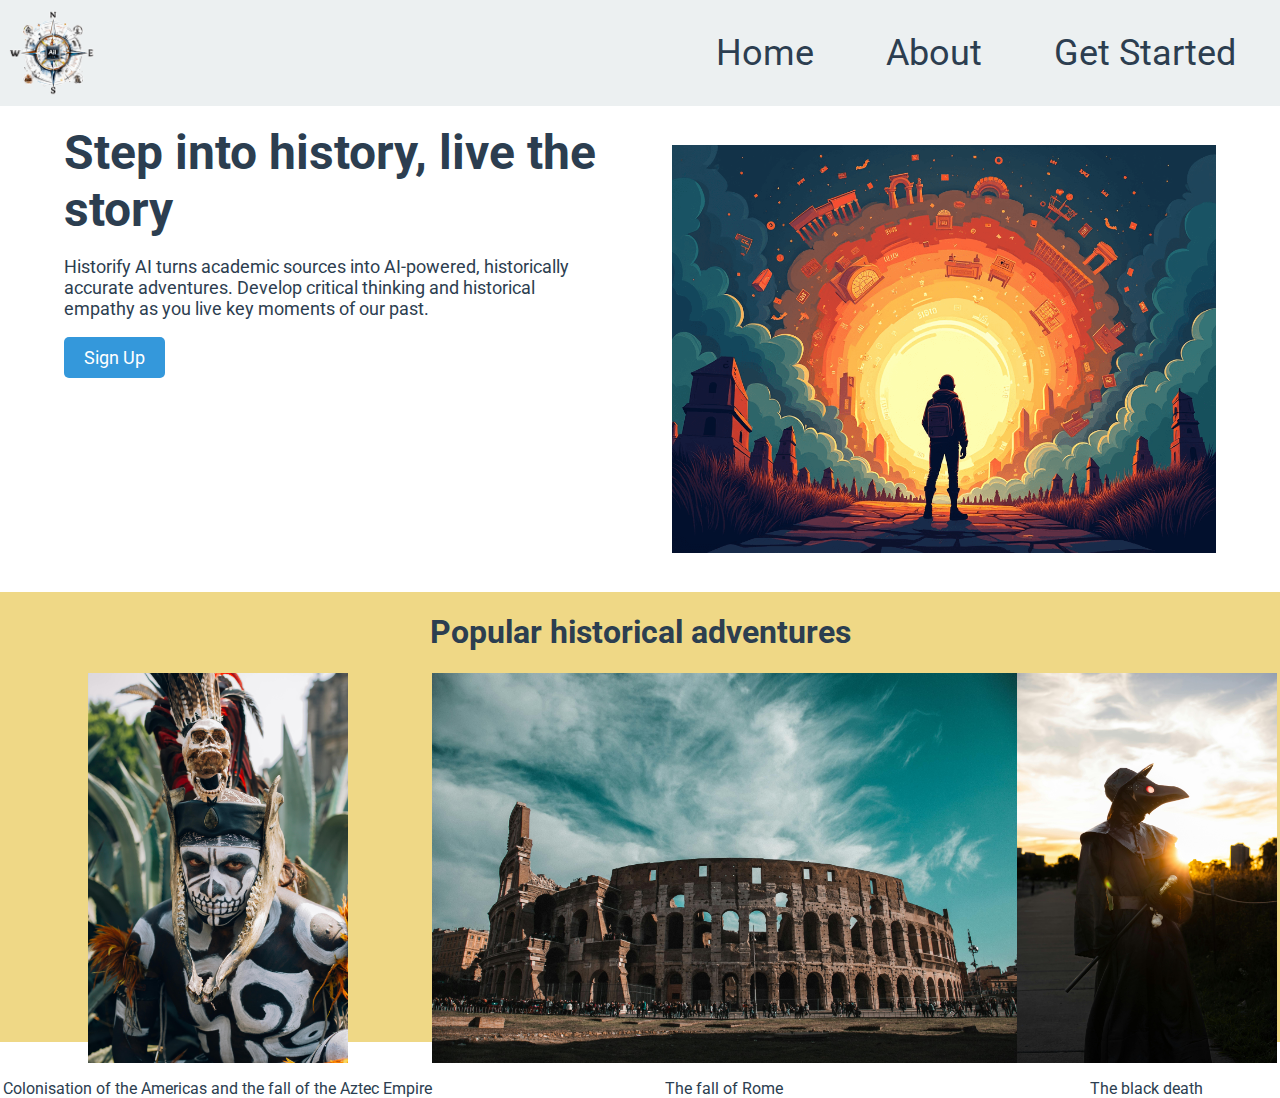
==== index.html @ f16c4710 "Create header, hero and historical adventures" ====
<!DOCTYPE html>
<html lang="en">
<head>
    <meta charset="UTF-8">
    <meta name="viewport" content="width=device-width, initial-scale=1.0">
    <title>Historify AI - Landing Page</title>
    <link rel="stylesheet" href="style.css">
    <link rel="stylesheet" href="https://fonts.googleapis.com/css2?family=Roboto:wght@300;400;500;700&display=swap">
</head>
<body>
    <div class="header">
        <img src="img/logo-small.png" alt="A temporal compass; the logo of Historify AI.">
        <ul>
            <li><a href="index.html">Home</a></li>
            <li><a href="about.html">About</a></li>
            <li><a href="get-started.html">Get Started</a></li>
        </ul>  
    </div>    

    <div class="body-box">
        <div class="hero-box">
            <div class="hero-box-txt">
                <h1>Step into history, live the story</h1>
                <p>Historify AI turns academic sources into AI-powered, historically accurate adventures. 
                    Develop critical thinking and historical empathy as you live key moments of our past.
                </p>
                <a href="signup.html" class="button">Sign Up</a>
            </div>
            <div class= "hero-box-img">
                <img src="./img/hero-main.png" alt="A person standing in front of a portal surrounded by historical artifacts.">
            </div>
        </div>
        <div class="historical-adventures">
            <h1>Popular historical adventures</h2>
            <!-- In future these cards' images and texts could be auto-populated 
             directly from adventure pages and from live-ranked popularity. -->
            <div class="adventure-cards">
                <div class="adventure1">
                    <img src="./img/pexels-alexwolfmx-13580303.jpg" alt="An aztec warrior in traditional costume, wearing a skull headress and skeletal body paint. ">
                    <p>Colonisation of the Americas and the fall of the Aztec Empire</p>
                </div>
                <div class="adventure2">
                    <img src="./img/pexels-davifnr-2064827.jpg" alt="The ruins of the Roman Colosseum.">
                    <p>The fall of Rome</p>
                </div>
                <div class="adventure3">
                    <img src="./img/pexels-thomas-770164381-19098358.jpg" alt="A medieval plague doctor.">
                    <p>The black death</p>
                </div>
            </div>
        </div>
        <div class="customer-testimonials">

        </div>
        <div class="sign-up-box">

        </div>
    </div>
    <div class="footer">

    </div>
</body>
</html>
---- style.css ----
body {
    font-family: Roboto, "Franklin Gothic Medium", "Segoe UI", Tahoma, -apple-system, BlinkMacSystemFont, sans-serif;
    margin: 0;
    min-height: 100vh;
    color: #2c3e50
}

.header {
    display: flex;
    justify-content: space-between;
    align-items: center;
    background-color: #ecf0f1;
    padding: 8px;
    height: 10vh;
    font-size: calc(10vh * 0.4);
   
}

.header img {
    height: 100%;
    width: auto;
    object-fit: contain;
    
  }

.header ul {
    list-style: none;
    margin: 0;
    padding: 0;
    display: flex;
    gap: 2em;
    margin-right: 1em;
    
}

.header ul a {
    text-decoration: none;
    color: #2c3e50;

}

.hero-box {
    height: 450px;
    padding: 2vh 5vw;
    display: flex;
    gap: 5vw;
    background-color: #ffffff;
}

.hero-box-txt,
.hero-box-img {
    flex: 1 1 0;
}

.hero-box-img img {
    width: 100%;
    height: 100%;
    object-fit: contain;
  }

.hero-box-txt h1 {
    font-size: 48px;
    margin: 0px;
}  

.hero-box-txt p {
    font-size: 18px;
    /* margin: 0px; */
}
.button {
    display: inline-block;
    padding: 10px 20px;
    background-color: #3498db;
    color: white;
    text-align: center;
    text-decoration: none;
    font-size: 18px;
    border-radius: 5px;
    border: none;
    cursor: pointer;
}

.button:hover {
    background-color: #45a049;
}

.historical-adventures {
    display: flex;
    flex-direction: column;
    text-align: center;
    background-color: #efd886;
    height: 450px;
}

.adventure-cards {
    display: flex;
    /* width: 100%; */
    justify-content:center;
    height: calc(100% - 60px);
}

.adventure-cards img {
    max-height: 100%;

    flex: 1 1 0;
    width: auto;
    object-fit: contain;

}

.adventure1, 
.adventure2, 
.adventure3 {
    /* height: 100%; */
    display: flex;
    flex-direction: column;
    /* flex: 1 1 0;
    max-width: 30%;
    max-height: 30vh;
    width: auto;
    height: auto;
    object-fit: contain; */
}

/* contain .adventure# containers within .adventure-cards
imgs should be 2/3 the size of the .adventure# containers,
and txt 1/3

explicit containers needed for the imgs and txt??

colloseum img out of proportion. auto crop imgs to same width??*/
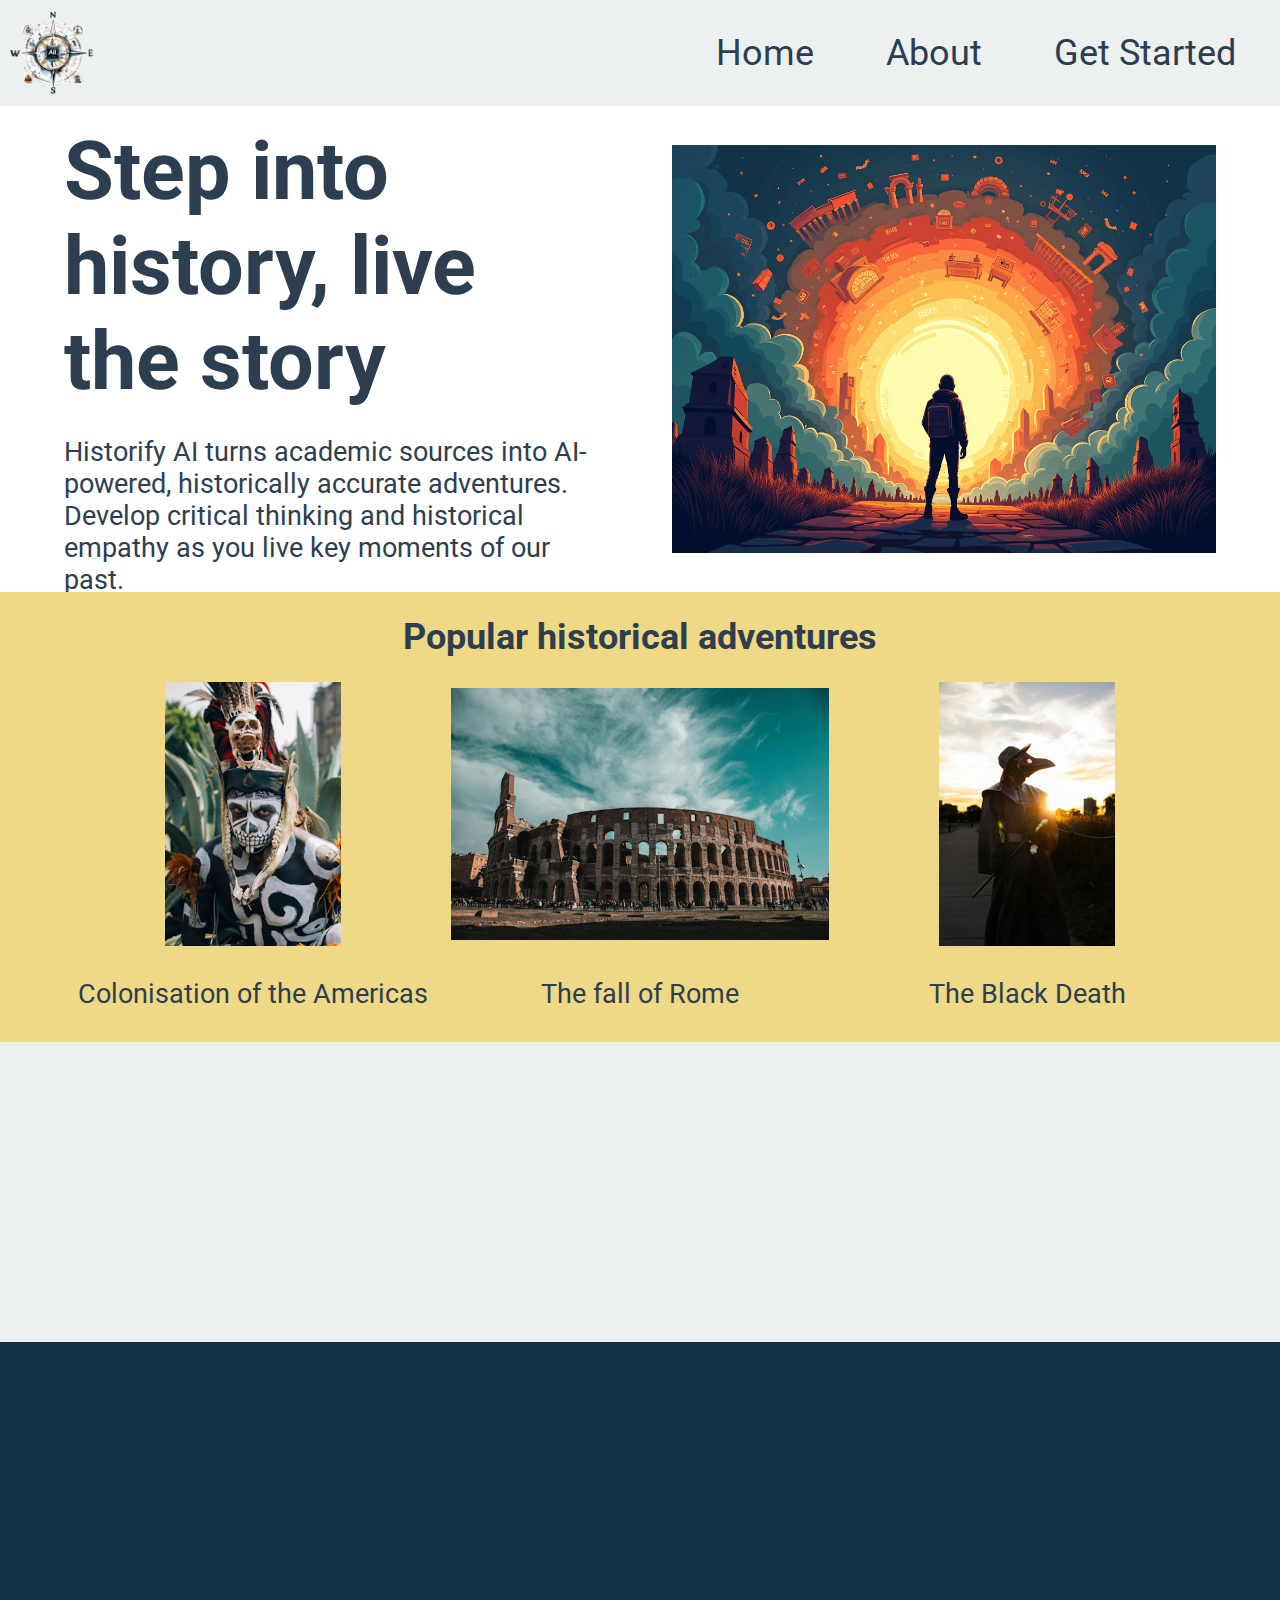
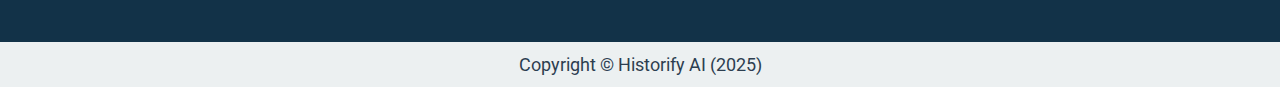
==== commit 61ce6f1b: "Fix container and image sizing" ====
--- a/index.html
+++ b/index.html
@@ -4,12 +4,12 @@
     <meta charset="UTF-8">
     <meta name="viewport" content="width=device-width, initial-scale=1.0">
     <title>Historify AI - Landing Page</title>
-    <link rel="stylesheet" href="style.css">
+    <link rel="stylesheet" href="./style.css">
     <link rel="stylesheet" href="https://fonts.googleapis.com/css2?family=Roboto:wght@300;400;500;700&display=swap">
 </head>
 <body>
     <div class="header">
-        <img src="img/logo-small.png" alt="A temporal compass; the logo of Historify AI.">
+        <img src="./img/logo-small.png" alt="A temporal compass; the logo of Historify AI.">
         <ul>
             <li><a href="index.html">Home</a></li>
             <li><a href="about.html">About</a></li>
@@ -24,7 +24,7 @@
                 <p>Historify AI turns academic sources into AI-powered, historically accurate adventures. 
                     Develop critical thinking and historical empathy as you live key moments of our past.
                 </p>
-                <a href="signup.html" class="button">Sign Up</a>
+                <a href="./get-started.html" class="button">Sign Up</a>
             </div>
             <div class= "hero-box-img">
                 <img src="./img/hero-main.png" alt="A person standing in front of a portal surrounded by historical artifacts.">
@@ -36,28 +36,41 @@
              directly from adventure pages and from live-ranked popularity. -->
             <div class="adventure-cards">
                 <div class="adventure1">
-                    <img src="./img/pexels-alexwolfmx-13580303.jpg" alt="An aztec warrior in traditional costume, wearing a skull headress and skeletal body paint. ">
-                    <p>Colonisation of the Americas and the fall of the Aztec Empire</p>
+                    <div class="adventure-cards-images">
+                        <img src="./img/pexels-alexwolfmx-13580303-small.jpg" alt="An aztec warrior in traditional costume, wearing a skull headress and skeletal body paint. ">
+                    </div>
+                    <div class="adventure-cards-texts">
+                        <p>Colonisation of the Americas</p>
+                    </div>
                 </div>
                 <div class="adventure2">
-                    <img src="./img/pexels-davifnr-2064827.jpg" alt="The ruins of the Roman Colosseum.">
-                    <p>The fall of Rome</p>
+                    <div class="adventure-cards-images">
+                        <img src="./img/pexels-davifnr-2064827-small.jpg" alt="The ruins of the Roman Colosseum.">
+                    </div>
+                    <div class="adventure-cards-texts">
+                        <p>The fall of Rome</p>
+                    </div>
                 </div>
                 <div class="adventure3">
-                    <img src="./img/pexels-thomas-770164381-19098358.jpg" alt="A medieval plague doctor.">
-                    <p>The black death</p>
+                    <div class="adventure-cards-images">
+                        <img src="./img/pexels-thomas-770164381-19098358-small.jpg" alt="A medieval plague doctor.">
+                    </div>
+                    <div class="adventure-cards-texts">
+                        <p>The Black Death</p>
+                    </div>
                 </div>
             </div>
         </div>
+        
         <div class="customer-testimonials">
-
+            <p></p>
         </div>
-        <div class="sign-up-box">
+        <div class="sign-up-container">
 
         </div>
     </div>
     <div class="footer">
-
+        <p>Copyright © Historify AI (2025)</p>
     </div>
 </body>
 </html>--- a/style.css
+++ b/style.css
@@ -12,7 +12,7 @@
     background-color: #ecf0f1;
     padding: 8px;
     height: 10vh;
-    font-size: calc(10vh * 0.4);
+    font-size: 4vh
    
 }
 
@@ -45,6 +45,7 @@
     display: flex;
     gap: 5vw;
     background-color: #ffffff;
+    overflow: hidden;
 }
 
 .hero-box-txt,
@@ -59,13 +60,14 @@
   }
 
 .hero-box-txt h1 {
-    font-size: 48px;
+    font-size: 9vh;
     margin: 0px;
+    flex: 1;
 }  
 
 .hero-box-txt p {
-    font-size: 18px;
-    /* margin: 0px; */
+    font-size: 3vh;
+    max-height: 100%;
 }
 .button {
     display: inline-block;
@@ -92,40 +94,81 @@
     height: 450px;
 }
 
+.historical-adventures h1 {
+    font-size: 4vh;
+}
+
 .adventure-cards {
+    /*grows to fill space below h1, and 0 allows it to shrink below contents' native size*/
+    flex: 1 1 0; 
+    display: flex; /* align adventure-cards 1/2/3 horizontally */
+    justify-content:center;
+    gap: 10px;
+    padding: 0 5vw
+}
+
+.adventure-cards-images {
+    /* 4:1 ratio within parent container for images:texts, 
+    min-height/width allows flexbox to shrink below a child image's native size */
+    flex: 4 4 0;
+    min-width: 0;
+    min-height: 0;
     display: flex;
-    /* width: 100%; */
-    justify-content:center;
-    height: calc(100% - 60px);
+}
+
+.adventure-cards-texts {
+    flex: 1 1 0;
+    display: flex; /*uses flexbox to centre text*/
+    align-items: center;
+    justify-content: center;
+    padding: 5px;
+    font-size: 3vh;
 }
 
 .adventure-cards img {
-    max-height: 100%;
+    /* height/width 100% tells the images to fill their containers
+    this will also centre them; otherwise they need to be explicitly aligned */
+    height: 100%;
+    width: 100%;
+    object-fit: contain; /* Maintains aspect ratio while filling container */
 
-    flex: 1 1 0;
-    width: auto;
-    object-fit: contain;
 
 }
 
 .adventure1, 
 .adventure2, 
 .adventure3 {
-    /* height: 100%; */
     display: flex;
+    flex: 1;
     flex-direction: column;
-    /* flex: 1 1 0;
-    max-width: 30%;
-    max-height: 30vh;
-    width: auto;
-    height: auto;
-    object-fit: contain; */
 }
 
-/* contain .adventure# containers within .adventure-cards
-imgs should be 2/3 the size of the .adventure# containers,
-and txt 1/3
+.customer-testimonials {
+    background-color: #ecf0f1;
+    height: 300px;
+ /* TODO: set para to 1/4 screen width */
+}
 
-explicit containers needed for the imgs and txt??
+.customer-testimonials p {
+    margin: 0
+}
 
-colloseum img out of proportion. auto crop imgs to same width??*/+.sign-up-container {
+    background-color: #123248;
+    height: 300px;
+}
+
+.footer {
+    display: flex;
+    justify-content: center;
+    align-items: center;
+    height: 5vh;
+    font-size: 2vh;
+    background-color: #ecf0f1;
+}
+
+/* Boilerplate for the pages under construction */
+.under-construction {
+    height: 450px;
+    padding: 2vh 5vw;
+}